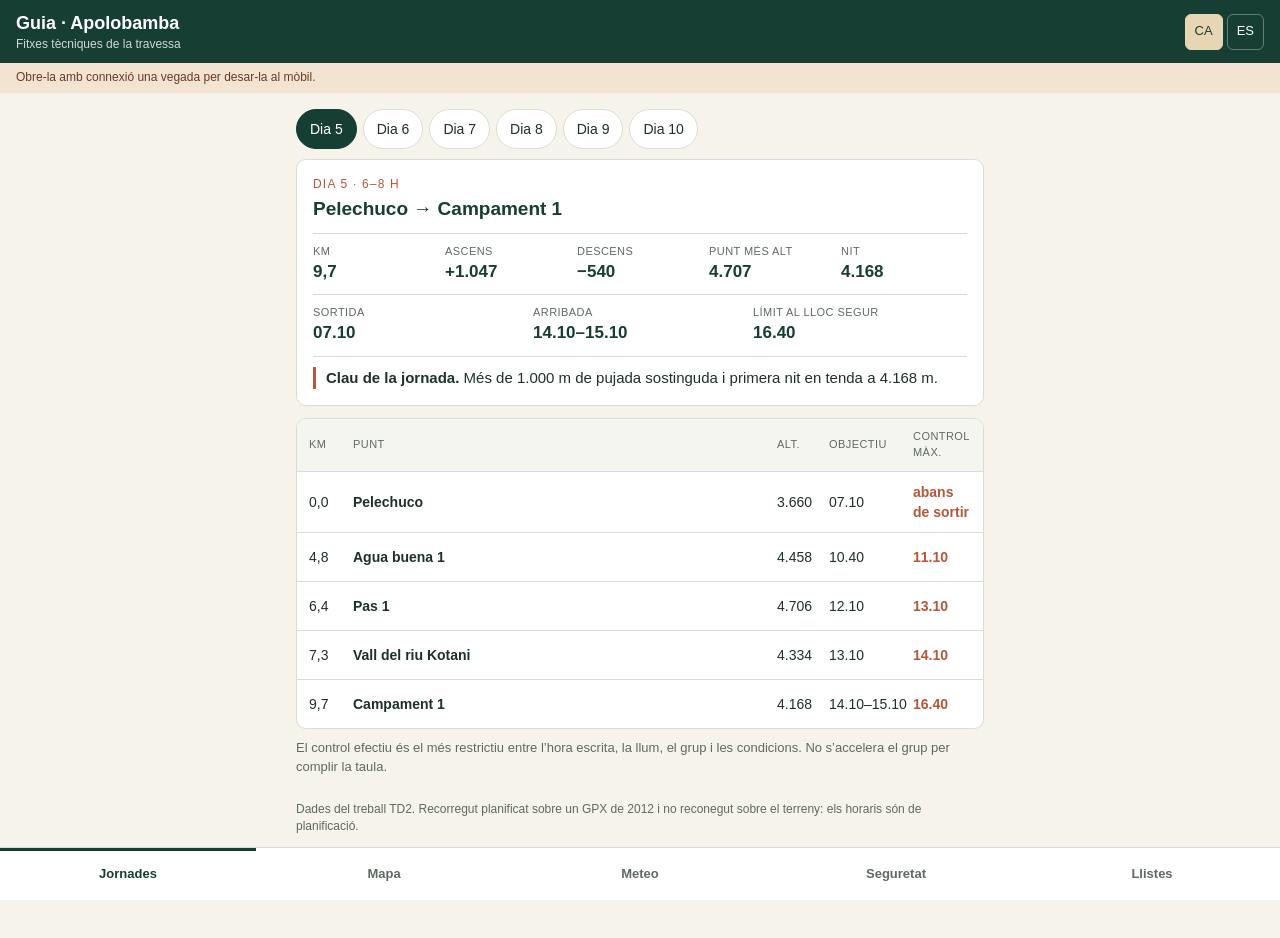
==== guia/index.html @ fe840b50 "Web del client sense tracks ni mapes, dossier complet per WhatsApp i app mòbil del guia - Web del cl" ====
<!doctype html>
<html lang="ca"><head><meta charset="utf-8"><meta name="viewport" content="width=device-width,initial-scale=1,viewport-fit=cover"><meta name="theme-color" content="#163e33"><meta name="robots" content="noindex"><meta name="color-scheme" content="light">
<title>Guia · Apolobamba</title><link rel="manifest" href="manifest.webmanifest"><link rel="icon" type="image/svg+xml" href="icon.svg"><link rel="apple-touch-icon" href="icon-192.png"><meta name="apple-mobile-web-app-capable" content="yes"><meta name="apple-mobile-web-app-title" content="Guia Apolobamba">
<link rel="stylesheet" href="app.css"></head>
<body><div id="app"><p style="padding:20px">Cal activar JavaScript per fer servir l’app del guia.</p></div>
<script src="../content.js"></script><script src="track.js"></script><script src="data.js"></script><script src="app.js"></script></body></html>
---- guia/app.css ----
:root{--forest:#163e33;--cream:#f6f3eb;--sand:#e7d6b4;--clay:#b4573a;--ink:#1d302a;--muted:#5f6a62;--line:#d9ded2;--white:#fffefa;--sans:Inter,"Avenir Next",Avenir,"Segoe UI",Roboto,sans-serif}
*{box-sizing:border-box}
html{-webkit-text-size-adjust:100%}
body{margin:0;background:var(--cream);color:var(--ink);font:16px/1.45 var(--sans)}
button{font:inherit;color:inherit;cursor:pointer}
.top{position:sticky;top:0;z-index:5;display:flex;justify-content:space-between;align-items:center;gap:12px;padding:calc(10px + env(safe-area-inset-top)) 16px 10px;background:var(--forest);color:#fff}
.top h1{font-size:18px;margin:0}.top p{margin:0;font-size:12px;opacity:.8}
.lang{display:flex;gap:4px}.lang button{border:1px solid #ffffff55;background:none;color:#fff;border-radius:6px;padding:6px 9px;font-size:13px;min-height:36px}.lang [aria-pressed=true]{background:var(--sand);color:var(--forest);border-color:var(--sand)}
.status{margin:0;padding:6px 16px;font-size:12px;background:#f3e3d2;color:#6b3a20}.status.ok{background:#e1ebe2;color:#24533f}
main{padding:14px 16px calc(90px + env(safe-area-inset-bottom));max-width:720px;margin:0 auto}
.tabs{position:fixed;bottom:0;left:0;right:0;display:grid;grid-template-columns:repeat(5,1fr);background:#fff;border-top:1px solid var(--line);padding-bottom:env(safe-area-inset-bottom);z-index:5}
.tabs button{background:none;border:0;padding:14px 2px;font-size:13px;font-weight:600;color:var(--muted);min-height:52px}.tabs .on{color:var(--forest);box-shadow:inset 0 3px 0 var(--forest)}
.chips{display:flex;gap:6px;overflow-x:auto;padding:2px 0 10px;scrollbar-width:none}
.chips button{flex:none;border:1px solid var(--line);background:#fff;border-radius:999px;padding:8px 13px;font-size:14px;min-height:40px}.chips .on{background:var(--forest);color:#fff;border-color:var(--forest)}
.card,.item{background:#fff;border:1px solid var(--line);border-radius:10px;padding:16px;margin:0 0 12px}
.card h2{font-size:19px;margin:0 0 8px;color:var(--forest)}.item h3{margin:0 0 4px;font-size:16px;color:var(--forest)}.item p{margin:0 0 6px;font-size:14px}
.item a{font-size:14px;font-weight:600;color:var(--forest);word-break:break-all}
.kick{margin:0 0 2px;font-size:12px;letter-spacing:.1em;text-transform:uppercase;color:var(--clay)}
.nums,.times{display:grid;grid-template-columns:repeat(5,1fr);gap:6px;margin:10px 0;padding:10px 0;border-block:1px solid var(--line)}.times{grid-template-columns:repeat(3,1fr);border-top:0;margin-top:0;padding-top:0}
.nums dt,.times dt{font-size:11px;color:var(--muted);text-transform:uppercase;letter-spacing:.04em}.nums dd,.times dd{margin:0;font-weight:700;font-size:17px;color:var(--forest)}
.keyp{margin:0;font-size:15px;border-left:3px solid var(--clay);padding-left:10px}
.table{background:#fff;border:1px solid var(--line);border-radius:10px;overflow:hidden}
.th,.pt summary{display:grid;grid-template-columns:38px 1fr 46px 78px 58px;gap:6px;align-items:center;padding:10px 12px;font-size:14px}
.th{font-size:11px;text-transform:uppercase;color:var(--muted);background:#f4f5f0;letter-spacing:.04em}
.pt{border-top:1px solid var(--line)}.pt summary{list-style:none;cursor:pointer;min-height:48px}.pt summary::-webkit-details-marker{display:none}
.pt .nm{font-weight:600}.pt .mx{font-weight:700;color:var(--clay)}.pt[open]{background:#fbfaf6}
.pt.hard{box-shadow:inset 4px 0 0 var(--clay)}
.pt p{margin:0;padding:0 12px 10px;font-size:15px}.pt .ll{font-size:13px;color:var(--muted)}
.ll button{border:1px solid var(--line);background:#fff;border-radius:6px;padding:4px 8px;font-size:12px;margin-left:4px}
.note{font-size:13px;color:var(--muted);margin:10px 0}
.foot{font-size:12px;color:var(--muted);margin-top:24px}
.mapcard{padding:8px}.map{width:100%;height:auto;display:block;background:#f4f1e6;border-radius:8px}.map text,.prof text{font:600 12px var(--sans);fill:var(--ink);paint-order:stroke;stroke:#f4f1e6;stroke-width:3px}.prof{width:100%;height:auto;margin-top:6px}.prof text{font-size:10px;stroke:#fff}
.actions{display:grid;gap:8px}
.btn{border:0;background:var(--forest);color:#fff;border-radius:8px;padding:14px;font-weight:700;min-height:50px;width:100%}.btn.ghost{background:#fff;color:var(--forest);border:1.5px solid var(--forest)}
.loc{min-height:20px;font-weight:600;color:#1d4f9a;margin:4px 0 10px}
ul{padding-left:20px;margin:6px 0}li{margin:5px 0}
.sun{width:100%;border-collapse:collapse;font-size:14px}.sun th,.sun td{padding:6px 4px;border-bottom:1px solid var(--line);text-align:left}.sun th{font-size:11px;color:var(--muted);text-transform:uppercase}
.sf{border-top:1px solid var(--line)}.sf summary{padding:12px 0;font-weight:700;cursor:pointer;min-height:44px}.sf p{margin:0 0 12px;font-size:15px}
.bars{list-style:none;padding:0}.bars li{display:grid;grid-template-columns:118px 1fr 48px 48px;gap:8px;align-items:center;font-size:14px}
.bars i{display:block;height:10px;background:var(--forest);border-radius:4px;opacity:.75;min-width:4px}.bars b{text-align:right}.bars em{font-style:normal;font-size:12px;color:var(--muted);text-align:right}.bars em.warn{color:var(--clay);font-weight:700}
.fld{display:block;font-size:13px;color:var(--muted);margin:10px 0}.fld input{display:block;width:100%;margin-top:4px;font:16px var(--sans);padding:10px;border:1px solid var(--line);border-radius:8px;background:#fbfaf6}
.chk{display:flex;gap:10px;align-items:flex-start;padding:8px 0;font-size:15px;min-height:44px}.chk input{width:22px;height:22px;flex:none;accent-color:var(--forest)}
.chk input:checked+span{color:var(--muted);text-decoration:line-through}
@media(max-width:500px){.nums{grid-template-columns:repeat(3,1fr)}}
@media(max-width:380px){.th,.pt summary{grid-template-columns:34px 1fr 42px 70px 50px;gap:4px;padding:10px 8px;font-size:13px}}
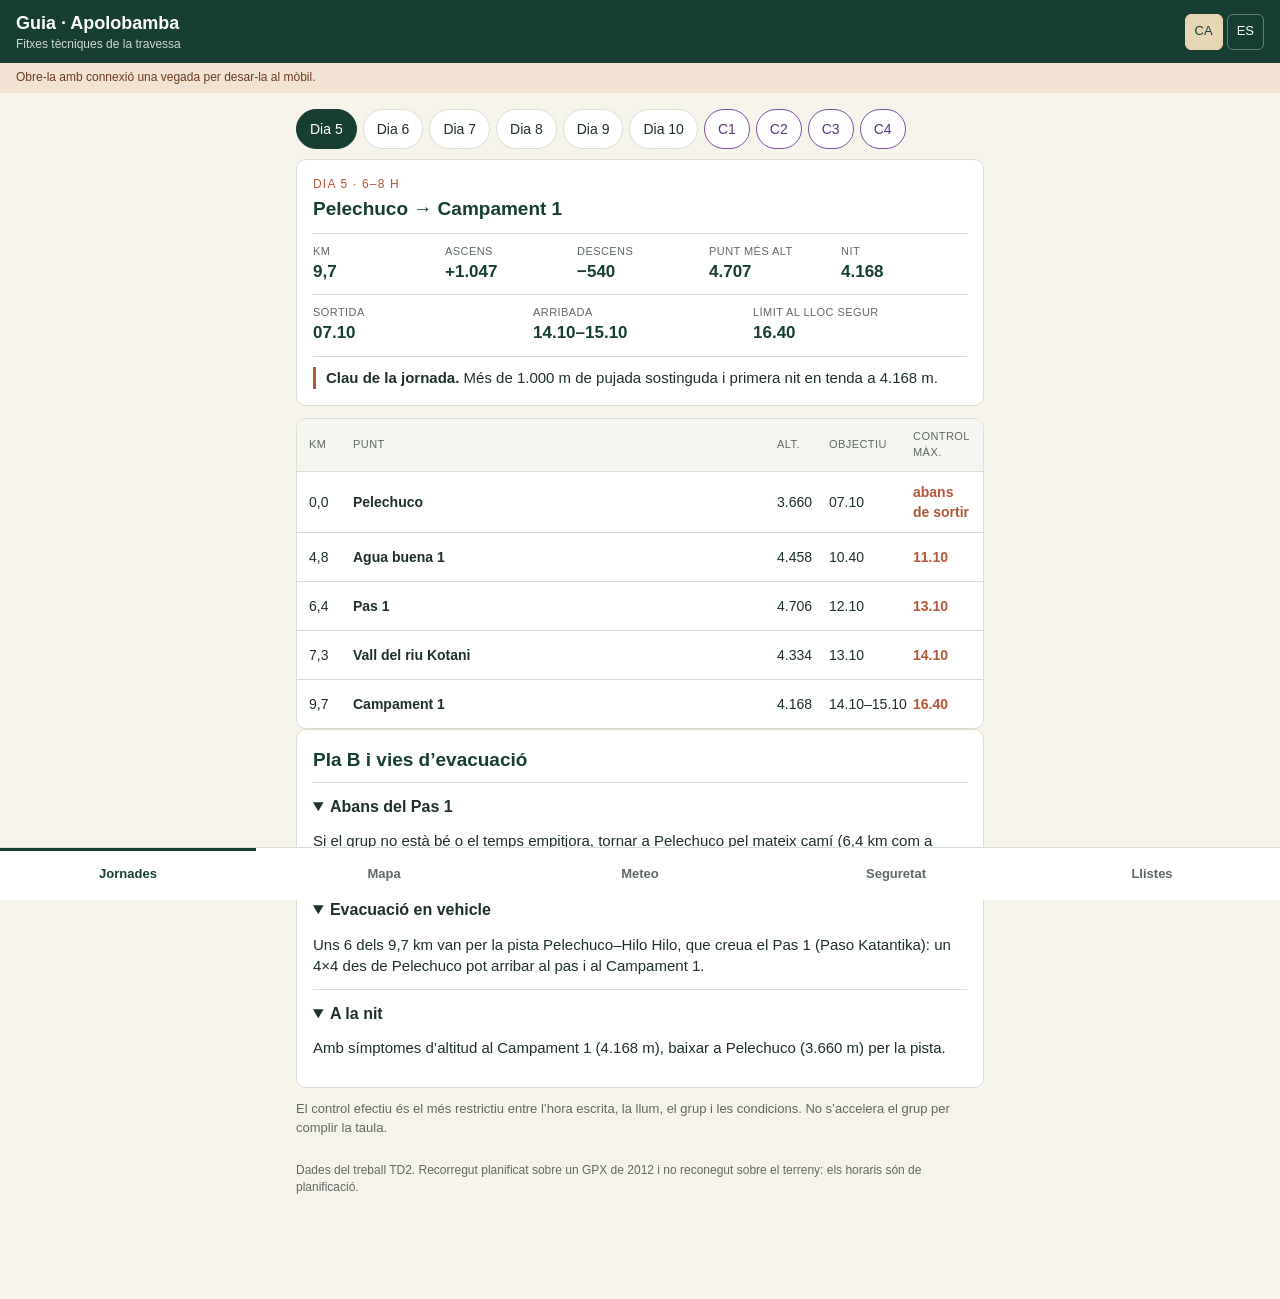
==== commit 88fc39a2: "Temporada recomanada, plans B per jornada, pla C i accessos per carretera - Revisió de la ruta (17/1" ====
--- a/guia/index.html
+++ b/guia/index.html
@@ -3,4 +3,4 @@
 <title>Guia · Apolobamba</title><link rel="manifest" href="manifest.webmanifest"><link rel="icon" type="image/svg+xml" href="icon.svg"><link rel="apple-touch-icon" href="icon-192.png"><meta name="apple-mobile-web-app-capable" content="yes"><meta name="apple-mobile-web-app-title" content="Guia Apolobamba">
 <link rel="stylesheet" href="app.css"></head>
 <body><div id="app"><p style="padding:20px">Cal activar JavaScript per fer servir l’app del guia.</p></div>
-<script src="../content.js"></script><script src="track.js"></script><script src="data.js"></script><script src="app.js"></script></body></html>
+<script src="../content.js"></script><script src="track.js"></script><script src="planc.js"></script><script src="data.js"></script><script src="app.js"></script></body></html>
--- a/guia/app.css
+++ b/guia/app.css
@@ -43,3 +43,9 @@
 .chk input:checked+span{color:var(--muted);text-decoration:line-through}
 @media(max-width:500px){.nums{grid-template-columns:repeat(3,1fr)}}
 @media(max-width:380px){.th,.pt summary{grid-template-columns:34px 1fr 42px 70px 50px;gap:4px;padding:10px 8px;font-size:13px}}
+
+.chips .pc{border-color:#7a4fa0;color:#5b3a7a}.chips .pc.on{background:#7a4fa0;color:#fff}
+.legend{font-size:12px;color:var(--muted);display:flex;flex-wrap:wrap;gap:6px 12px;align-items:center;margin:8px 0 0}.legend i{display:inline-block;width:18px;height:0;border-top:3px dashed #7a4fa0;margin-right:4px}.legend .la{border-top-color:#b4573a;border-top-style:dotted}.legend .le{width:10px;height:10px;border:0;background:#b4573a;border-radius:2px}
+.map text.esc{fill:#8a3d22;font-weight:700}
+.months{display:grid;grid-template-columns:repeat(12,1fr);gap:2px;list-style:none;padding:0;margin:10px 0}.months li{margin:0;font-size:10px;text-align:center;padding:12px 0 4px;border-radius:3px;background:#eceee7;color:#7b8378}.months .m-best{background:var(--forest);color:#fff}.months .m-ok{background:#9daa86;color:#102c25}.months .m-risk{background:repeating-linear-gradient(135deg,#e7d6b4 0 5px,#d3b98b 5px 10px);color:#102c25}
+h2 small{font-size:12px;color:var(--muted);font-weight:400}
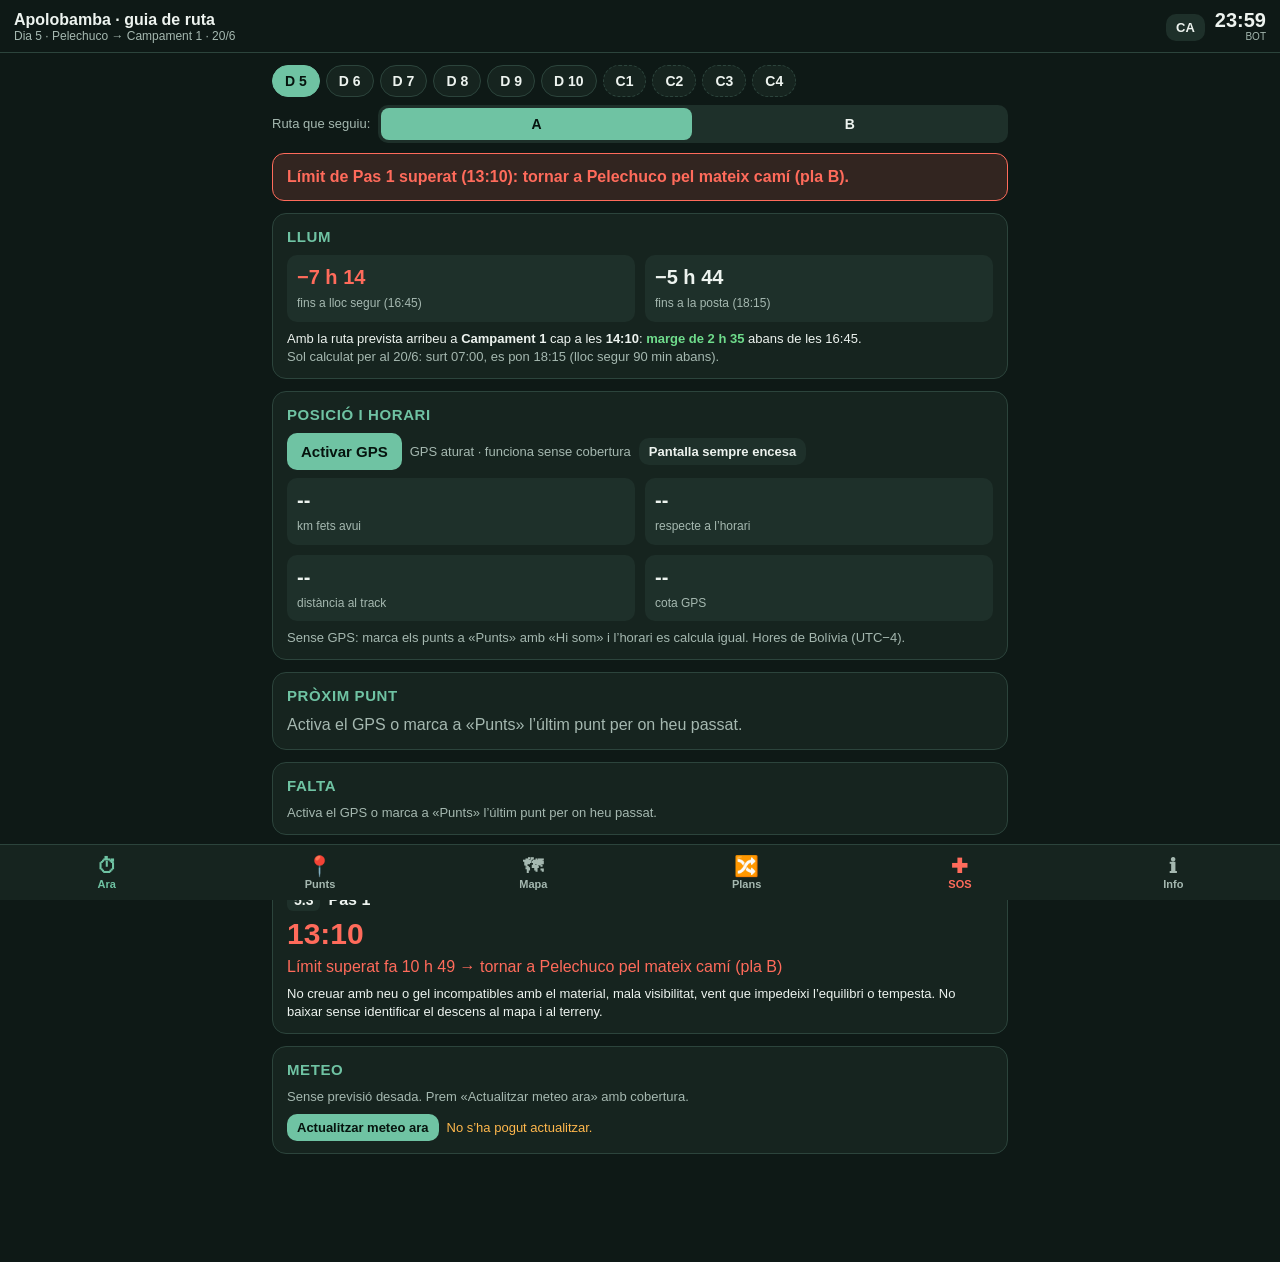
==== commit 12d85b41: "App del guía con el modelo del Catllaràs y web más corta en móvil - App del guía rehecha con la mism" ====
--- a/guia/index.html
+++ b/guia/index.html
@@ -1,6 +1,289 @@
-<!doctype html>
-<html lang="ca"><head><meta charset="utf-8"><meta name="viewport" content="width=device-width,initial-scale=1,viewport-fit=cover"><meta name="theme-color" content="#163e33"><meta name="robots" content="noindex"><meta name="color-scheme" content="light">
-<title>Guia · Apolobamba</title><link rel="manifest" href="manifest.webmanifest"><link rel="icon" type="image/svg+xml" href="icon.svg"><link rel="apple-touch-icon" href="icon-192.png"><meta name="apple-mobile-web-app-capable" content="yes"><meta name="apple-mobile-web-app-title" content="Guia Apolobamba">
-<link rel="stylesheet" href="app.css"></head>
-<body><div id="app"><p style="padding:20px">Cal activar JavaScript per fer servir l’app del guia.</p></div>
-<script src="../content.js"></script><script src="track.js"></script><script src="planc.js"></script><script src="data.js"></script><script src="app.js"></script></body></html>
+<!DOCTYPE html>
+<html lang="ca">
+<head>
+<meta charset="utf-8">
+<meta name="viewport" content="width=device-width, initial-scale=1, viewport-fit=cover">
+<meta name="theme-color" content="#163e33">
+<meta name="robots" content="noindex">
+<title>Apolobamba · guia de ruta</title>
+<style>
+:root{--bg:#0e1916;--card:#16241f;--card2:#1e302a;--tx:#edf3ef;--mut:#a5b8b0;--ac:#6fc3a3;--warn:#ffb84d;--bad:#ff6b5b;--ok:#6fdc8c;--blue:#79b8ff;--line:#2c443c}
+body.light{--bg:#f4f6f3;--card:#ffffff;--card2:#edf2ef;--tx:#122019;--mut:#4d5d56;--ac:#1c6b55;--warn:#a86400;--bad:#c62828;--ok:#1b7f3b;--blue:#1f4e8c;--line:#d3ddd8}
+*{box-sizing:border-box;-webkit-tap-highlight-color:transparent}
+html,body{margin:0;background:var(--bg);color:var(--tx);font:16px/1.4 -apple-system,BlinkMacSystemFont,"Segoe UI",Roboto,Arial,sans-serif}
+header{position:sticky;top:0;z-index:20;background:var(--bg);padding:10px 14px 8px;border-bottom:1px solid var(--line);display:flex;align-items:center;gap:10px;padding-top:max(10px,env(safe-area-inset-top))}
+header h1{font-size:16px;margin:0;flex:1;line-height:1.2;min-width:0}
+header h1 small{display:block;color:var(--mut);font-weight:400;font-size:12px;white-space:nowrap;overflow:hidden;text-overflow:ellipsis}
+#clock{font-variant-numeric:tabular-nums;font-weight:700;font-size:20px;text-align:right;line-height:1}
+#clock+small{display:block;font-size:10px;color:var(--mut);text-align:right}
+.btn{display:inline-block;border:0;border-radius:10px;padding:10px 14px;font-size:15px;font-weight:600;background:var(--card2);color:var(--tx);cursor:pointer;text-decoration:none;font-family:inherit}
+.btn.ac{background:var(--ac);color:#06140e}
+.btn.sm{padding:6px 10px;font-size:13px}
+.btn.on{outline:2px solid var(--ac)}
+.btn:disabled{opacity:.5}
+main{padding:12px 12px 96px;max-width:760px;margin:0 auto}
+section{display:none}section.act{display:block}
+.card{background:var(--card);border:1px solid var(--line);border-radius:14px;padding:12px 14px;margin:0 0 12px}
+.card h2{font-size:15px;margin:0 0 8px;color:var(--ac);text-transform:uppercase;letter-spacing:.04em}
+.card h3{font-size:15px;margin:12px 0 4px}
+.big{font-size:30px;font-weight:800;font-variant-numeric:tabular-nums;line-height:1.1}
+.mut{color:var(--mut)}.ok{color:var(--ok)}.warn{color:var(--warn)}.bad{color:var(--bad)}
+.row{display:flex;gap:8px;flex-wrap:wrap;align-items:center}
+.grid2{display:grid;grid-template-columns:1fr 1fr;gap:10px}
+.kv{background:var(--card2);border-radius:10px;padding:8px 10px}
+.kv b{display:block;font-size:20px;font-variant-numeric:tabular-nums}
+.kv span{font-size:12px;color:var(--mut)}
+.seg{display:flex;background:var(--card2);border-radius:10px;padding:3px;gap:3px;margin-bottom:10px;overflow-x:auto}
+.seg button{flex:1;border:0;background:transparent;color:var(--tx);padding:8px;border-radius:8px;font-weight:700;font-size:14px;white-space:nowrap}
+.seg button.on{background:var(--ac);color:#06140e}
+.chips{display:flex;gap:6px;overflow-x:auto;margin:0 0 10px;padding-bottom:2px;-webkit-overflow-scrolling:touch}
+.chips button{flex:none;border:1px solid var(--line);background:var(--card);color:var(--tx);border-radius:18px;padding:7px 12px;font-weight:700;font-size:14px}
+.chips button.pc{border-style:dashed}
+.chips button.on{background:var(--ac);color:#06140e;border-color:var(--ac)}
+.pt{border-left:4px solid var(--ac);padding-left:10px;margin:12px 0}
+.pt.dec{border-color:var(--warn)}
+.pt.done{opacity:.55}
+.pt .hd,.hd{display:flex;gap:8px;align-items:baseline;flex-wrap:wrap}
+.code{font-weight:800;background:var(--card2);border-radius:6px;padding:1px 7px;font-size:14px;white-space:nowrap}
+.pt .nm{font-weight:700;flex:1;min-width:150px}
+.times{display:flex;gap:14px;flex-wrap:wrap;font-variant-numeric:tabular-nums;font-size:14px;margin:4px 0}
+.tram{font-size:13px;color:var(--mut);background:var(--card2);border-radius:8px;padding:6px 9px;margin:8px 0 2px}
+details{margin-top:6px}summary{cursor:pointer;color:var(--blue);font-size:14px}
+details.sf{border-bottom:1px solid var(--line);padding:4px 0 6px;margin:0}details.sf summary{color:var(--tx);font-weight:700;font-size:14px;padding:4px 0}
+.alert{border-radius:12px;padding:12px 14px;margin:0 0 12px;font-weight:600}
+.alert.bad{background:rgba(255,107,91,.15);border:1px solid var(--bad)}
+.alert.warn{background:rgba(255,184,77,.13);border:1px solid var(--warn)}
+.alert.ok{background:rgba(111,220,140,.12);border:1px solid var(--ok)}
+table{border-collapse:collapse;width:100%;font-size:13px}
+td,th{border-bottom:1px solid var(--line);padding:6px 4px;text-align:left;vertical-align:top}
+th{color:var(--mut);font-weight:600}
+tr.cur td{background:var(--card2)}
+nav{position:fixed;bottom:0;left:0;right:0;z-index:30;display:flex;background:var(--card);border-top:1px solid var(--line);padding-bottom:env(safe-area-inset-bottom)}
+nav button{flex:1;border:0;background:none;color:var(--mut);padding:9px 2px 10px;font-size:11px;font-weight:600}
+nav button i{display:block;font-style:normal;font-size:20px;line-height:1.2}
+nav button.on{color:var(--ac)}
+nav button.sos{color:var(--bad)}
+#mapwrap{position:relative;height:calc(100vh - 260px);min-height:320px;border-radius:12px;background:#e8e6df;overflow:hidden}
+#mapcv{display:block;width:100%;height:100%;touch-action:none;cursor:grab}
+.maplegend{display:flex;flex-wrap:wrap;gap:4px 12px;font-size:12px;color:var(--mut);margin:6px 0 0}
+.maplegend i{display:inline-block;width:18px;height:0;border-top:3px solid;vertical-align:middle;margin-right:4px}
+.prog{height:8px;border-radius:5px;background:var(--card2);overflow:hidden;margin:8px 0}.prog b{display:block;height:100%;background:var(--ac);width:0}
+.met td,.met th{white-space:nowrap;padding:5px 4px}.met td.bad{background:rgba(255,107,91,.18)}.met td.warn{background:rgba(255,184,77,.16)}
+.scroll{overflow-x:auto;-webkit-overflow-scrolling:touch}
+.mapbar{display:flex;gap:6px;margin:0 0 8px;flex-wrap:wrap}
+svg.prof{width:100%;height:auto;display:block;background:var(--card);border:1px solid var(--line);border-radius:12px;font:10px system-ui,sans-serif}
+svg.prof text{fill:var(--mut)}svg.prof .gl{stroke:var(--line)}svg.prof .pa{fill:var(--ac);fill-opacity:.15}svg.prof .pl{fill:none;stroke:var(--ac);stroke-width:1.8}
+svg.prof .pp{fill:var(--card);stroke:var(--tx);stroke-width:1.5}svg.prof .pd{fill:var(--warn);stroke:var(--card);stroke-width:1.5}svg.prof .me{stroke:#1e88ff;stroke-width:2}
+.chk label,#llistes label{display:flex;gap:10px;align-items:flex-start;padding:7px 0;border-bottom:1px solid var(--line)}
+.chk input,#llistes input{width:22px;height:22px;flex:none}
+.call{display:block;text-align:center;background:var(--bad);color:#fff;font-size:20px;font-weight:800;padding:14px;border-radius:14px;text-decoration:none;margin-bottom:10px}
+.calls{display:grid;grid-template-columns:1fr 1fr 1fr;gap:8px;margin-bottom:12px}.calls a{display:block;text-align:center;background:var(--card2);color:var(--tx);border:1px solid var(--bad);border-radius:12px;padding:8px 4px;text-decoration:none;font-weight:800;font-size:18px}.calls a small{display:block;font-size:11px;font-weight:600;color:var(--mut)}
+.coord{font:700 20px/1.3 ui-monospace,Menlo,Consolas,monospace;letter-spacing:.02em;word-break:break-all}
+.arrow{display:inline-block;font-size:28px;transition:transform .3s}
+ul,ol{padding-left:18px;margin:6px 0}li{margin:3px 0}
+.tag{display:inline-block;font-size:11px;font-weight:700;border-radius:5px;padding:1px 6px;background:var(--warn);color:#1a1000;margin-left:4px}
+.small{font-size:13px}
+.fblk{margin:0 0 10px}.fblk+.fblk{border-top:1px solid var(--line);padding-top:10px}
+.g4{display:grid;grid-template-columns:1fr 1fr;gap:6px;margin-top:6px}.g4>div{background:var(--card2);border-radius:10px;padding:6px 8px}
+.g4 b{display:block;font-size:18px;font-variant-numeric:tabular-nums;line-height:1.2}.g4 span{font-size:11px;color:var(--mut)}
+.fld{display:block;font-size:13px;color:var(--mut);margin:8px 0}.fld input{flex:1;min-width:0;font-size:16px;padding:8px;border-radius:8px;border:1px solid var(--line);background:var(--card2);color:var(--tx)}
+input[type=date],input[type=time]{font-size:16px;padding:6px;border-radius:8px;border:1px solid var(--line);background:var(--card2);color:var(--tx)}
+.months{display:grid;grid-template-columns:repeat(12,1fr);gap:2px;padding:0;margin:8px 0;list-style:none;font-size:10px;text-align:center}
+.months li{margin:0;padding:6px 0;border-radius:4px;background:var(--card2)}.months .m-best{background:var(--ok);color:#06140e;font-weight:700}.months .m-ok{background:rgba(111,220,140,.35)}.months .m-risk{background:rgba(255,184,77,.45)}.months .m-no{background:rgba(255,107,91,.3)}
+.bars{list-style:none;padding:0;margin:6px 0}.bars li{display:grid;grid-template-columns:110px 1fr 46px 46px;gap:6px;align-items:center;font-size:12px;margin:4px 0}
+.bars i{display:block;height:9px;border-radius:5px;background:var(--ac)}.bars b{text-align:right;font-variant-numeric:tabular-nums}.bars em{font-style:normal;color:var(--mut);text-align:right}.bars em.bad{color:var(--bad);font-weight:700}
+a{color:var(--blue)}
+</style>
+<link rel="manifest" href="manifest.webmanifest">
+<link rel="icon" type="image/svg+xml" href="icon.svg">
+<link rel="apple-touch-icon" href="icon-192.png">
+<meta name="apple-mobile-web-app-capable" content="yes">
+<meta name="mobile-web-app-capable" content="yes">
+<meta name="apple-mobile-web-app-title" content="Apolobamba">
+<meta name="apple-mobile-web-app-status-bar-style" content="black-translucent">
+</head>
+<body>
+<header>
+  <h1><span data-t="hdrTitle">Apolobamba · guia de ruta</span><small id="hdrsub"></small></h1>
+  <button class="btn sm" id="langBtn" aria-label="Idioma">CA</button>
+  <div><div id="clock">--:--</div><small>BOT</small></div>
+</header>
+<main>
+
+<!-- ============ ARA ============ -->
+<section id="s-ara" class="act">
+  <div class="chips" id="jornAra"></div>
+  <div class="row" id="plaRow" style="margin:-4px 0 10px;gap:8px"><span class="small mut" data-t="plaLbl"></span><div class="seg" id="plaSeg" style="flex:1;margin:0"></div></div>
+  <div id="alerts"></div>
+  <div class="card">
+    <h2 data-t="hLight"></h2>
+    <div class="grid2">
+      <div class="kv"><b id="safeLeft">--</b><span id="safeLbl"></span></div>
+      <div class="kv"><b id="sunLeft">--</b><span id="sunLbl"></span></div>
+    </div>
+    <p class="small" id="llumA" style="margin:8px 0 0"></p>
+  </div>
+  <div class="card">
+    <h2 data-t="hPos"></h2>
+    <div class="row" style="margin-bottom:8px">
+      <button class="btn ac gpsBtn"></button>
+      <span class="mut small" id="gpsStat"></span>
+      <button class="btn sm" id="wakeBtn"></button>
+    </div>
+    <div class="grid2">
+      <div class="kv"><b id="kmDone">--</b><span data-t="kmDoneLbl"></span></div>
+      <div class="kv"><b id="delay">--</b><span data-t="delayLbl"></span></div>
+      <div class="kv"><b id="offTrack">--</b><span data-t="offLbl"></span></div>
+      <div class="kv"><b id="eleNow">--</b><span data-t="eleLbl"></span></div>
+    </div>
+    <p class="mut small" style="margin:8px 0 0" data-t="noGpsHint"></p>
+  </div>
+  <div class="card" id="plaCard" style="display:none"><h2 data-t="hFollow"></h2><div id="plaBody"></div></div>
+  <div class="card" id="nextCard"><h2 data-t="hNext"></h2><div id="nextBody" class="mut"></div></div>
+  <div class="card" id="faltaCard"><h2 data-t="hFalta"></h2><div id="faltaBody" class="mut small"></div></div>
+  <div class="card" id="decCard"><h2 data-t="hDec"></h2><div id="decBody"></div></div>
+  <div class="card" id="metAra">
+    <h2 data-t="hMeteo"></h2>
+    <div id="metAraBody" class="mut small"></div>
+    <div class="row" style="margin-top:8px"><button class="btn sm ac metBtn" data-t="metBtn"></button><span class="small mut" id="metAraAct"></span></div>
+  </div>
+  <div class="card" id="targetCard" style="display:none"><h2 data-t="hNav"></h2><div id="targetBody"></div></div>
+</section>
+
+<!-- ============ PUNTS ============ -->
+<section id="s-punts">
+  <div class="chips" id="jornPunts"></div>
+  <div class="card" id="dayHead"></div>
+  <div id="profile"></div>
+  <div class="card" id="ptList" style="margin-top:12px"></div>
+  <div class="card" id="ptPlanB"></div>
+  <p class="small mut" data-t="ruleNote"></p>
+</section>
+
+<!-- ============ MAPA ============ -->
+<section id="s-mapa">
+  <div class="chips" id="jornMapa"></div>
+  <div class="mapbar">
+    <button class="btn sm" id="zIn" aria-label="+">＋</button><button class="btn sm" id="zOut" aria-label="−">−</button>
+    <button class="btn sm" id="zMe" data-t="zMe"></button>
+    <button class="btn sm" id="zDay" data-t="zDay"></button>
+    <button class="btn sm" id="zAll" data-t="zAll"></button>
+    <button class="btn sm" id="capaBtn"></button>
+    <button class="btn sm" id="plansBtn"></button>
+    <span class="mut small" id="mapStat"></span>
+  </div>
+  <div id="mapwrap"><canvas id="mapcv"></canvas></div>
+  <div class="maplegend" data-t="legend"></div>
+  <div class="card" style="margin-top:10px">
+    <h2 data-t="hOffline"></h2>
+    <div id="tilesStat" class="small"></div>
+    <div class="prog"><b id="tilesProg"></b></div>
+    <div class="row"><button class="btn ac sm" id="tilesBtn" data-t="tilesBtn"></button><button class="btn sm" id="tilesDel" data-t="tilesDel"></button></div>
+    <p class="small mut" style="margin:8px 0 0" data-t="offlineNote"></p>
+  </div>
+  <p class="mut small" data-t="mapCredits"></p>
+</section>
+
+<!-- ============ PLANS ============ -->
+<section id="s-plans">
+  <div class="card"><h2 data-t="hQuefer"></h2><div id="quefer"></div></div>
+  <div class="card"><h2 data-t="hEsquema"></h2><div id="esquema"></div></div>
+  <div class="card"><h2 data-t="hPlansB"></h2><div id="plansB"></div></div>
+  <div class="card"><h2 data-t="hPlanC"></h2><div id="planC"></div></div>
+  <div class="card"><h2 data-t="hLlindars"></h2><div id="llindars"></div></div>
+  <div class="card"><h2 data-t="hTrams"></h2><div id="trBC"></div><p class="mut small" data-t="tramsNote"></p></div>
+</section>
+
+<!-- ============ SOS ============ -->
+<section id="s-sos">
+  <div class="card" style="border-color:var(--bad)"><h2 class="bad" data-t="hSat"></h2><p class="small" data-t="satText"></p></div>
+  <div class="calls"><a href="tel:110">110<small data-t="police"></small></a><a href="tel:165">165<small data-t="ambulance"></small></a><a href="tel:119">119<small data-t="fire"></small></a></div>
+  <p class="small mut" data-t="callsNote"></p>
+  <div class="card">
+    <h2 data-t="hWhere"></h2>
+    <div id="sosPos" class="mut"></div>
+    <div class="row" style="margin-top:8px"><button class="btn sm gpsBtn"></button></div>
+  </div>
+  <div class="card"><h2 data-t="hProtocol"></h2><div id="protocol"></div></div>
+  <div class="card"><h2 data-t="hContacts"></h2><div id="contactes"></div></div>
+  <div class="card"><h2 data-t="hCoords"></h2><div id="coordTbl"></div></div>
+</section>
+
+<!-- ============ INFO ============ -->
+<section id="s-info">
+  <div class="card"><h2 data-t="hGroup"></h2><div id="grup" class="small"></div></div>
+  <div class="card"><h2 data-t="hHorari"></h2><div id="horari"></div></div>
+  <div class="card" id="metCard"><h2 data-t="hMetPts"></h2>
+    <div class="seg" id="metDia"></div>
+    <div class="row" style="margin-bottom:8px"><button class="btn sm ac metBtn" data-t="metBtn"></button><span class="small mut" id="metAct"></span></div>
+    <div id="metBody" class="small mut"></div>
+    <p class="small mut" style="margin:8px 0 0" data-t="metNote"></p>
+  </div>
+  <div class="card"><h2 data-t="hMetFonts"></h2><div id="meteoFonts"></div></div>
+  <div class="card"><h2 data-t="hSeason"></h2><div id="temporada"></div></div>
+  <div class="card"><h2 data-t="hRoads"></h2><div id="carreteres"></div></div>
+  <div class="card"><h2 data-t="hNights"></h2><div id="nits"></div></div>
+  <div class="card"><h2 data-t="hChecks"></h2><div id="llistes"></div><button class="btn sm" id="resetChk" style="margin-top:8px" data-t="resetChk"></button></div>
+  <div class="card"><h2 data-t="hGpx"></h2>
+    <p class="small" data-t="gpxText"></p>
+    <div class="row"><button class="btn sm ac" id="gpxBtn" data-t="gpxAll"></button><a class="btn sm" href="../dossiers/gpx/Apolobamba_Ruta_Principal.gpx" download data-t="gpxMain"></a></div>
+  </div>
+  <div class="card"><h2 data-t="hSettings"></h2>
+    <div class="seg" id="langSeg"><button data-lang="ca">Català</button><button data-lang="es">Castellano</button><button data-lang="en">English</button><button data-lang="fr">Français</button></div>
+    <div class="row">
+      <button class="btn sm" id="themeBtn" data-t="themeBtn"></button>
+      <button class="btn sm" id="resetBtn" data-t="resetBtn"></button>
+    </div>
+    <h3 data-t="startDate"></h3>
+    <div class="row"><input type="date" id="inici"><span class="small mut" data-t="startHint"></span></div>
+    <h3 data-t="simTitle"></h3>
+    <p class="small mut" data-t="simHint"></p>
+    <div class="row"><input type="time" id="simTime"><button class="btn sm" id="simOn" data-t="simOn"></button><button class="btn sm" id="simOff" data-t="simOff"></button></div>
+    <h3 data-t="installTitle"></h3>
+    <p class="small mut" data-t="installText"></p>
+    <p class="small mut" id="verTxt"></p>
+    <p class="small mut" data-t="credits"></p>
+  </div>
+</section>
+</main>
+
+<nav id="nav">
+  <button data-s="ara" class="on"><i>⏱</i><span data-t="navAra"></span></button>
+  <button data-s="punts"><i>📍</i><span data-t="navPunts"></span></button>
+  <button data-s="mapa"><i>🗺</i><span data-t="navMapa"></span></button>
+  <button data-s="plans"><i>🔀</i><span data-t="navPlans"></span></button>
+  <button data-s="sos" class="sos"><i>✚</i>SOS</button>
+  <button data-s="info"><i>ℹ</i><span data-t="navInfo"></span></button>
+</nav>
+
+<script src="../content.js"></script>
+<script src="track.js"></script>
+<script src="planc.js"></script>
+<script src="data.js"></script>
+<script src="mapes.js"></script>
+<script src="dades.js"></script>
+<script src="i18n.js"></script>
+<script src="app.js"></script>
+<script src="pla.js"></script>
+<script src="mapa.js"></script>
+<script src="meteo.js"></script>
+<script>
+// ---------------- INIT ----------------
+if (store.get('light', false)) document.body.classList.add('light');
+aplicaIdioma(); renderStatic(); pintaSelectors(); pintaWake(); renderSos();
+mapa.init(); meteo.init(); pla.init(); renderPunts(); tick(); setInterval(tick, 15000);
+if ('serviceWorker' in navigator && (location.protocol === 'https:' || location.hostname === 'localhost')) {
+  navigator.serviceWorker.register('sw.js').then(reg => {
+    reg.addEventListener('updatefound', () => { const w = reg.installing; if (!w) return;
+      w.addEventListener('statechange', () => { if (w.state === 'installed' && navigator.serviceWorker.controller) mostraNova(); }); });
+  }).catch(() => {});
+  function mostraNova() {
+    if (document.getElementById('nova')) return; const d = document.createElement('div'); d.id = 'nova'; d.className = 'alert ok';
+    d.style.cssText = 'position:fixed;left:12px;right:12px;bottom:76px;z-index:40;display:flex;gap:10px;align-items:center';
+    d.innerHTML = `<span style="flex:1">${T('newVersion')}</span><button class="btn sm ac">${T('update')}</button>`;
+    d.querySelector('button').onclick = () => location.reload(); document.body.appendChild(d);
+  }
+}
+</script>
+</body>
+</html>
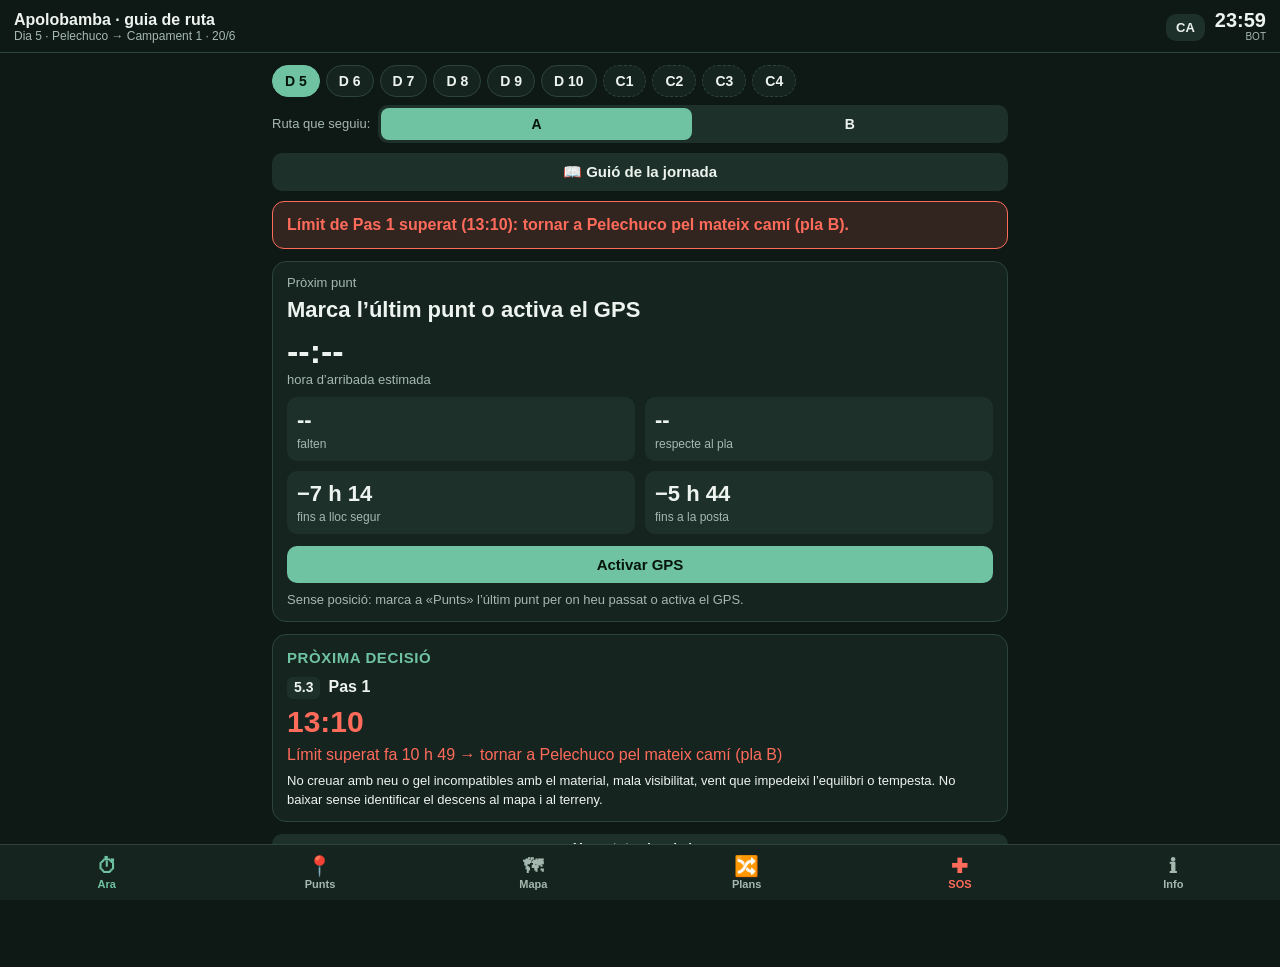
==== commit 71fe1f44: "App del guía: herramientas de campo del Catllaràs Vista simple en «Ara», guion de la jornada, texto " ====
--- a/guia/index.html
+++ b/guia/index.html
@@ -93,6 +93,9 @@
 .bars{list-style:none;padding:0;margin:6px 0}.bars li{display:grid;grid-template-columns:110px 1fr 46px 46px;gap:6px;align-items:center;font-size:12px;margin:4px 0}
 .bars i{display:block;height:9px;border-radius:5px;background:var(--ac)}.bars b{text-align:right;font-variant-numeric:tabular-nums}.bars em{font-style:normal;color:var(--mut);text-align:right}.bars em.bad{color:var(--bad);font-weight:700}
 a{color:var(--blue)}
+.tri{display:inline-flex;gap:4px;margin:6px 0}.tri label{border:1px solid var(--line);border-radius:8px;padding:6px 11px;font-weight:700;font-size:14px;cursor:pointer;background:var(--card)}.tri input{display:none}.tri label.on.si{background:var(--ok);color:#06140e;border-color:var(--ok)}.tri label.on.no{background:var(--bad);color:#fff;border-color:var(--bad)}.tri label.on.na{background:var(--mut);color:#06140e}
+.avi{border-bottom:1px solid var(--line);padding:8px 0}.avi input{width:100%;font-size:15px;padding:7px;border-radius:8px;border:1px solid var(--line);background:var(--card2);color:var(--tx)}
+.grid2{grid-template-columns:minmax(0,1fr) minmax(0,1fr)}.fld input{max-width:100%;box-sizing:border-box}.fld>input{width:100%;margin-top:4px}.fld textarea{width:100%;font-family:inherit;font-size:15px;line-height:1.4;box-sizing:border-box;padding:8px;border-radius:8px;border:1px solid var(--line);background:var(--card2);color:var(--tx);margin-top:4px}.fld input[type=date],.fld input[type=time],.fld input[type=number]{width:100%;margin-top:4px}
 </style>
 <link rel="manifest" href="manifest.webmanifest">
 <link rel="icon" type="image/svg+xml" href="icon.svg">
@@ -209,8 +212,15 @@
   <div class="card"><h2 data-t="hCoords"></h2><div id="coordTbl"></div></div>
 </section>
 
+<!-- ============ AVALUACIÓ ============ -->
+<section id="s-aval">
+  <button class="btn sm" id="avBack" style="margin-bottom:10px"></button>
+  <div class="card" id="avBody"></div>
+</section>
+
 <!-- ============ INFO ============ -->
 <section id="s-info">
+  <div class="card" id="avalCard"></div>
   <div class="card"><h2 data-t="hGroup"></h2><div id="grup" class="small"></div></div>
   <div class="card"><h2 data-t="hHorari"></h2><div id="horari"></div></div>
   <div class="card" id="metCard"><h2 data-t="hMetPts"></h2>
@@ -267,11 +277,14 @@
 <script src="pla.js"></script>
 <script src="mapa.js"></script>
 <script src="meteo.js"></script>
+<script src="avaluacio.js"></script>
+<script src="camp.js"></script>
 <script>
 // ---------------- INIT ----------------
 if (store.get('light', false)) document.body.classList.add('light');
 aplicaIdioma(); renderStatic(); pintaSelectors(); pintaWake(); renderSos();
-mapa.init(); meteo.init(); pla.init(); renderPunts(); tick(); setInterval(tick, 15000);
+mapa.init(); meteo.init(); pla.init(); aval.init(); renderPunts(); tick(); setInterval(tick, 15000);
+{ const q = new URLSearchParams(location.search).get('aval'); if (['check', 'auto', 'enq'].includes(q)) aval.obre(q); } // enllaç directe des de la pàgina del treball
 if ('serviceWorker' in navigator && (location.protocol === 'https:' || location.hostname === 'localhost')) {
   navigator.serviceWorker.register('sw.js').then(reg => {
     reg.addEventListener('updatefound', () => { const w = reg.installing; if (!w) return;
